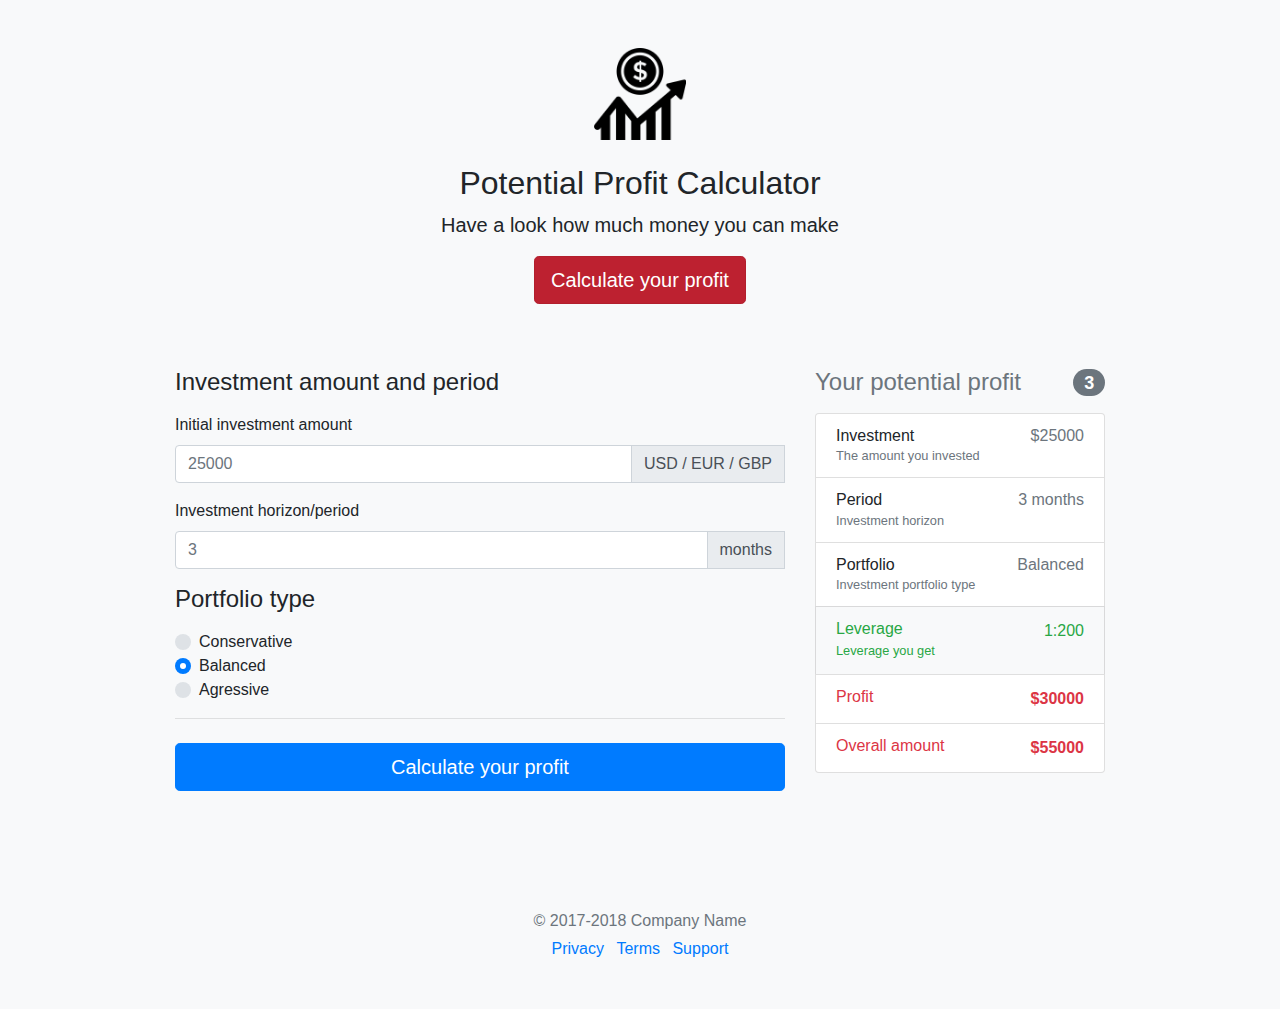
==== index2.html @ ef576fc0 "init commit" ====
<!doctype html>
<html lang="en">
  <head>
    <meta charset="utf-8">
    <meta name="viewport" content="width=device-width, initial-scale=1, shrink-to-fit=no">
    <meta name="description" content="">
    <meta name="author" content="">
    <link rel="icon" href="https://getbootstrap.com/favicon.ico">

    <title>Potential Profit Calculator</title>

    <!-- Bootstrap core CSS -->
    <link rel="stylesheet" href="https://stackpath.bootstrapcdn.com/bootstrap/4.1.3/css/bootstrap.min.css">
    <!-- Custom styles for this template -->
    <link href="form-validation.css" rel="stylesheet">
  </head>

  <body class="bg-light">

    <div class="container">
      <div class="py-5 text-center">
        <img class="d-block mx-auto mb-4" src="images/growth.png" alt="" width="92" height="92">
        <h2>Potential Profit Calculator</h2>
        <p class="lead">Have a look how much money you can make</p>
        <p><a href="#start-form" class="btn btn-danger btn-lg active" role="button" aria-pressed="true">Calculate your profit</a>
      </div>

      <div class="row">
        <div class="col-md-4 order-md-2 mb-4">
          <h4 class="d-flex justify-content-between align-items-center mb-3">
            <span class="text-muted">Your potential profit</span>
            <span class="badge badge-secondary badge-pill">3</span>
          </h4>
          <ul class="list-group mb-3">
            <li class="list-group-item d-flex justify-content-between lh-condensed">
              <div>
                <h6 class="my-0">Investment</h6>
                <small class="text-muted">The amount you invested</small>
              </div>
              <span class="text-muted" id="resInv">$25000</span>
            </li>
            <li class="list-group-item d-flex justify-content-between lh-condensed">
              <div>
                <h6 class="my-0">Period</h6>
                <small class="text-muted">Investment horizon</small>
              </div>
              <span class="text-muted" id="resPeriod">3 months</span>
            </li>
            <li class="list-group-item d-flex justify-content-between lh-condensed">
              <div>
                <h6 class="my-0">Portfolio</h6>
                <small class="text-muted">Investment portfolio type</small>
              </div>
              <span class="text-muted" id="resPortf">Balanced</span>
            </li>            
            <li class="list-group-item d-flex justify-content-between bg-light">
              <div class="text-success">
                <h6 class="my-0">Leverage</h6>
                <small>Leverage you get</small>
              </div>
              <span class="text-success">1:200</span>
            </li>
            <li class="list-group-item d-flex justify-content-between">
              <div class="text-danger">
                <h6 class="my-0">Profit</h6>
              </div>
                <strong class="text-danger" id="total-profit">$30000</strong>
              </li>
            <li class="list-group-item d-flex justify-content-between">
              <div class="text-danger">
                <h6 class="my-0">Overall amount</h6>
              </div>
              <strong class="text-danger" id="total-revenue">$55000</strong>
            </li>
          </ul>


        </div>
        <div class="col-md-8 order-md-1">
          <h4 class="mb-3" id="start-form">Investment amount and period</h4>
          <form class="needs-validation" novalidate>


            <div class="mb-3">
              <label for="username">Initial investment amount</label>
              <div class="input-group">
                <input type="text" class="form-control" id="investment" placeholder="25000" required>
                <div class="input-group-append">
                  <span class="input-group-text">USD / EUR / GBP</span>
                </div>
                <div class="invalid-feedback" style="width: 100%;">
                  Your username is required.
                </div>
              </div>
            </div>

            <div class="mb-3">
              <label for="username">Investment horizon/period</label>
              <div class="input-group">
                <input type="text" class="form-control" id="period" placeholder="3" required>
                <div class="input-group-append">
                  <span class="input-group-text">months</span>
                </div>
                <div class="invalid-feedback" style="width: 100%;">
                  Your username is required.
                </div>
              </div>
            </div>

 
            <h4 class="mb-3">Portfolio type</h4>





            <div class="d-block my-3">
              <div class="custom-control custom-radio">
                <input id="credit" name="paymentMethod" type="radio" class="custom-control-input" required>
                <label class="custom-control-label" for="credit">Conservative</label>
              </div>
              <div class="custom-control custom-radio">
                <input id="debit" name="paymentMethod" type="radio" class="custom-control-input" checked required>
                <label class="custom-control-label" for="debit">Balanced</label>
              </div>
              <div class="custom-control custom-radio">
                <input id="paypal" name="paymentMethod" type="radio" class="custom-control-input" required>
                <label class="custom-control-label" for="paypal">Agressive</label>
              </div>
            </div>



            <hr class="mb-4">
            <button class="btn btn-primary btn-lg btn-block" onclick="calcMath()" type="button">Calculate your profit</button>
          </form>
        </div>
      </div>

      <footer class="my-5 pt-5 text-muted text-center text-small">
        <p class="mb-1">&copy; 2017-2018 Company Name</p>
        <ul class="list-inline">
          <li class="list-inline-item"><a href="#">Privacy</a></li>
          <li class="list-inline-item"><a href="#">Terms</a></li>
          <li class="list-inline-item"><a href="#">Support</a></li>
        </ul>
      </footer>
    </div>

    <!-- Bootstrap core JavaScript
    ================================================== -->
    <!-- Placed at the end of the document so the pages load faster -->
    <script src="https://code.jquery.com/jquery-3.3.1.slim.min.js" integrity="sha384-q8i/X+965DzO0rT7abK41JStQIAqVgRVzpbzo5smXKp4YfRvH+8abtTE1Pi6jizo" crossorigin="anonymous"></script>
    <script>window.jQuery || document.write('<script src="../../assets/js/vendor/jquery-slim.min.js"><\/script>')</script>
    <script src="https://code.jquery.com/jquery-3.3.1.slim.min.js"></script>
    <script src="https://cdnjs.cloudflare.com/ajax/libs/popper.js/1.14.3/umd/popper.min.js"></script>
    <script src="https://stackpath.bootstrapcdn.com/bootstrap/4.1.3/js/bootstrap.min.js"></script>
    
    <script type="text/javascript" src="script.js"></script>

    <script>
      // Example starter JavaScript for disabling form submissions if there are invalid fields
      (function() {
        'use strict';

        window.addEventListener('load', function() {
          // Fetch all the forms we want to apply custom Bootstrap validation styles to
          var forms = document.getElementsByClassName('needs-validation');

          // Loop over them and prevent submission
          var validation = Array.prototype.filter.call(forms, function(form) {
            form.addEventListener('submit', function(event) {
              if (form.checkValidity() === false) {
                event.preventDefault();
                event.stopPropagation();
              }
              form.classList.add('was-validated');
            }, false);
          });
        }, false);
      })();
    </script>
  </body>
</html>
---- form-validation.css ----
.container {
  max-width: 960px;
}

.lh-condensed { line-height: 1.25; }
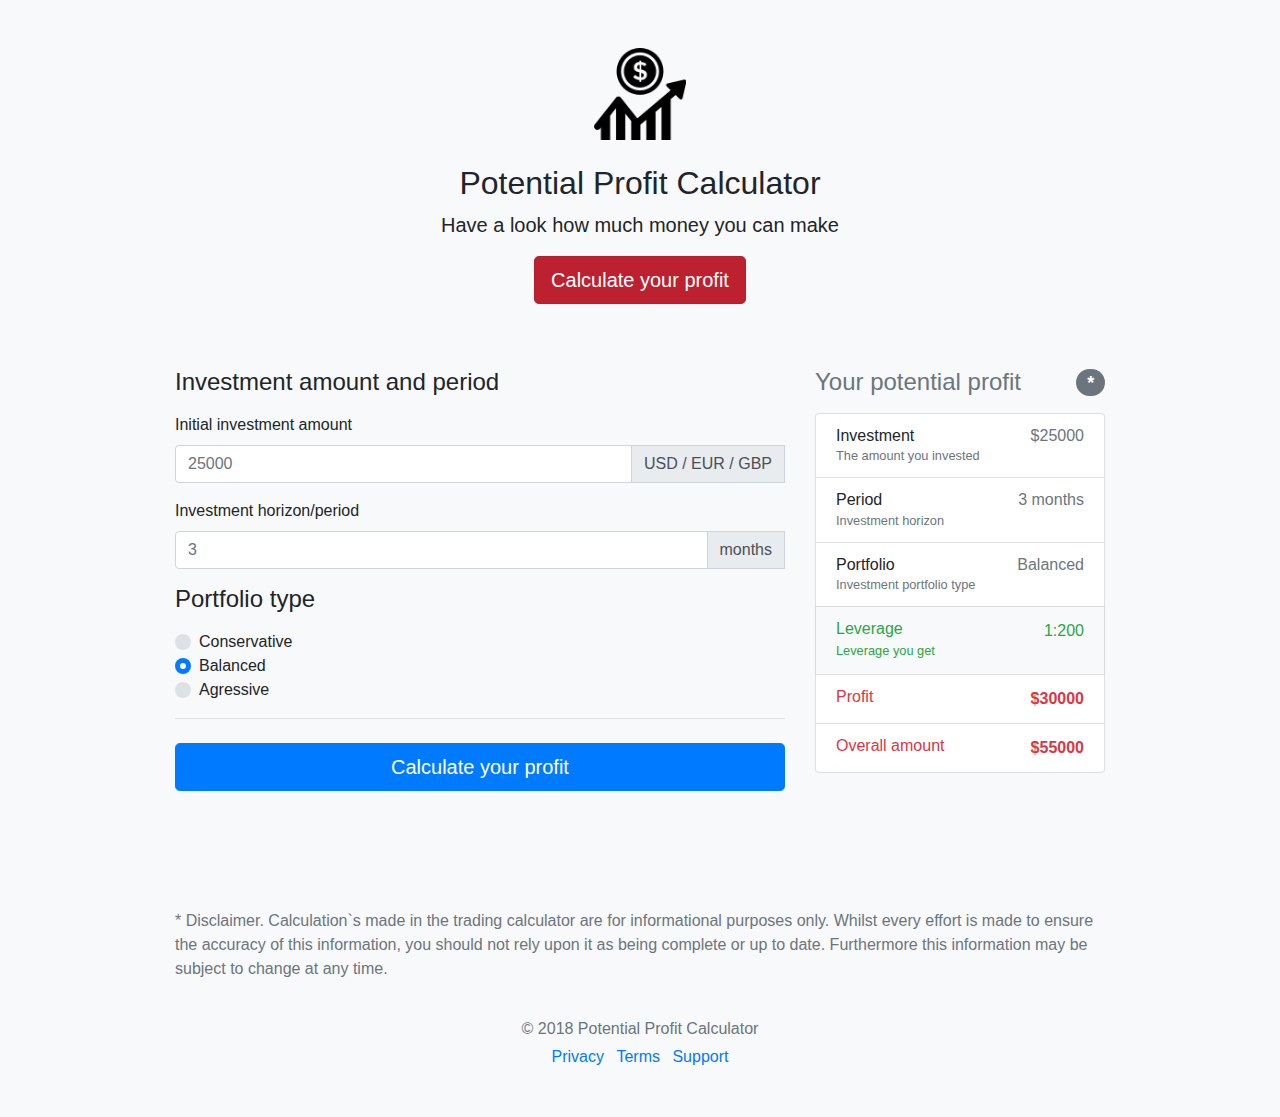
==== commit b901e75b: "Added disclaimer" ====
--- a/index2.html
+++ b/index2.html
@@ -13,6 +13,8 @@
     <link rel="stylesheet" href="https://stackpath.bootstrapcdn.com/bootstrap/4.1.3/css/bootstrap.min.css">
     <!-- Custom styles for this template -->
     <link href="form-validation.css" rel="stylesheet">
+
+    <link rel="stylesheet" type="text/css" href="style.css">
   </head>
 
   <body class="bg-light">
@@ -29,7 +31,7 @@
         <div class="col-md-4 order-md-2 mb-4">
           <h4 class="d-flex justify-content-between align-items-center mb-3">
             <span class="text-muted">Your potential profit</span>
-            <span class="badge badge-secondary badge-pill">3</span>
+            <span class="badge badge-secondary badge-pill">*</span>
           </h4>
           <ul class="list-group mb-3">
             <li class="list-group-item d-flex justify-content-between lh-condensed">
@@ -137,9 +139,13 @@
         </div>
       </div>
 
+
+
+
       <footer class="my-5 pt-5 text-muted text-center text-small">
-        <p class="mb-1">&copy; 2017-2018 Company Name</p>
-        <ul class="list-inline">
+        <p class="mb-1" id="disclaimer">* Disclaimer. Calculation`s made in the trading calculator are for informational purposes only. Whilst every effort is made to ensure the accuracy of this information, you should not rely upon it as being complete or up to date. Furthermore this information may be subject to change at any time.</p>
+        <p class="mb-1">&copy; 2018 Potential Profit Calculator</p>
+          <ul class="list-inline">
           <li class="list-inline-item"><a href="#">Privacy</a></li>
           <li class="list-inline-item"><a href="#">Terms</a></li>
           <li class="list-inline-item"><a href="#">Support</a></li>
--- a/style.css
+++ b/style.css
@@ -0,0 +1,6 @@
+
+
+#disclaimer {
+	text-align: left !important;
+	padding-bottom: 2em;
+}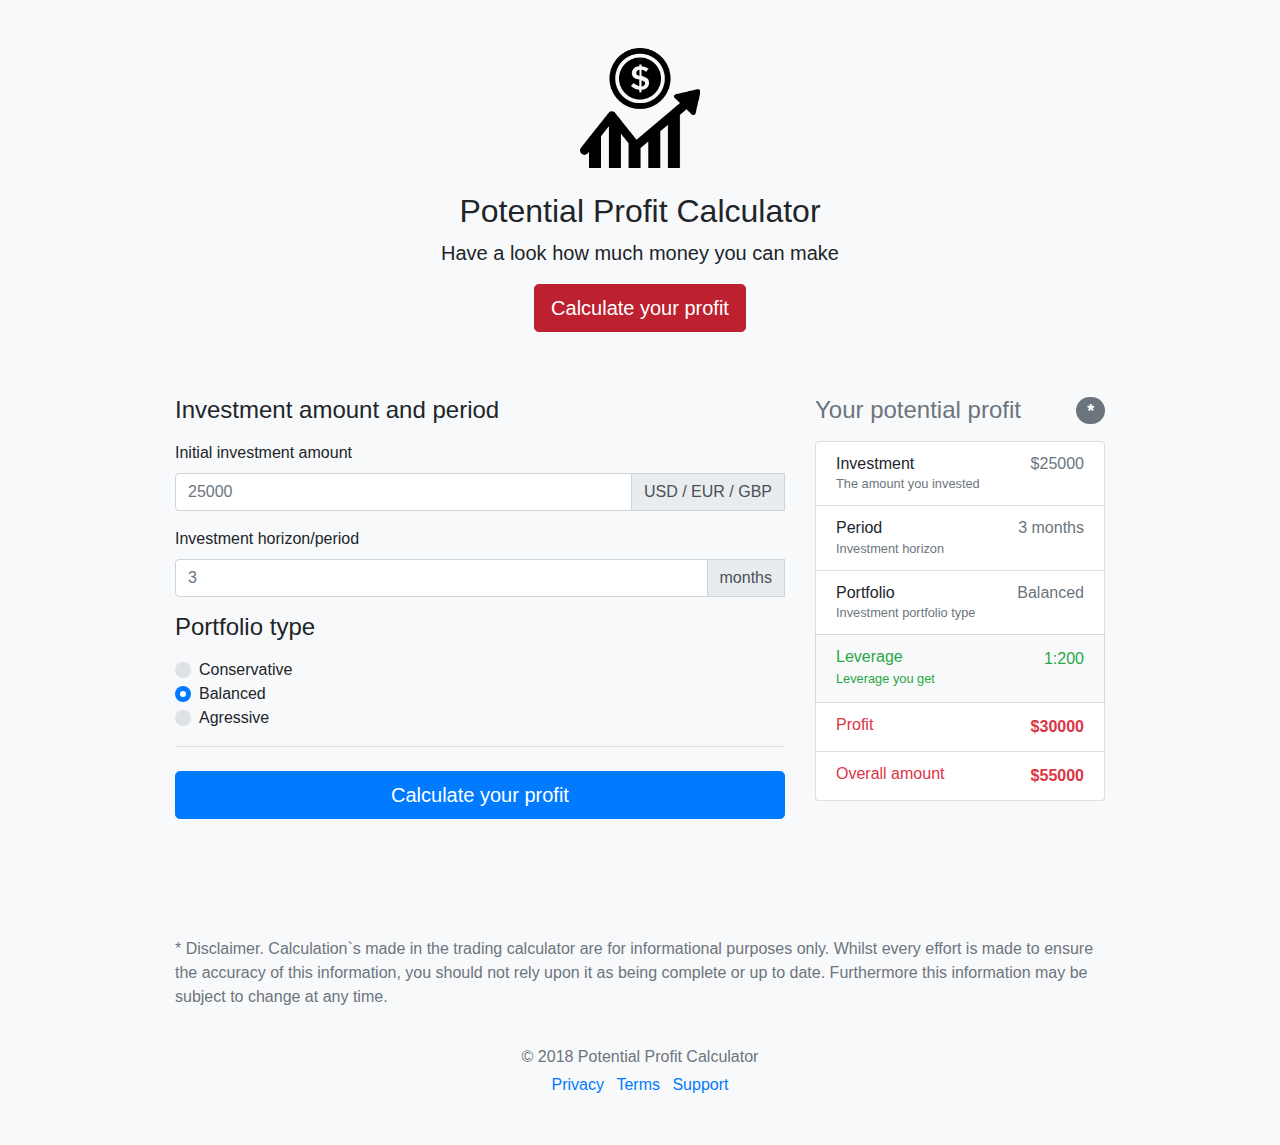
==== commit 4e0be7ab: "Added icon and enlarged the main image" ====
--- a/index2.html
+++ b/index2.html
@@ -5,7 +5,7 @@
     <meta name="viewport" content="width=device-width, initial-scale=1, shrink-to-fit=no">
     <meta name="description" content="">
     <meta name="author" content="">
-    <link rel="icon" href="https://getbootstrap.com/favicon.ico">
+    <link rel="icon" href="images/money_calc_icon.jpg">
 
     <title>Potential Profit Calculator</title>
 
@@ -21,7 +21,7 @@
 
     <div class="container">
       <div class="py-5 text-center">
-        <img class="d-block mx-auto mb-4" src="images/growth.png" alt="" width="92" height="92">
+        <img class="d-block mx-auto mb-4" src="images/growth.png" alt="" width="120" height="120">
         <h2>Potential Profit Calculator</h2>
         <p class="lead">Have a look how much money you can make</p>
         <p><a href="#start-form" class="btn btn-danger btn-lg active" role="button" aria-pressed="true">Calculate your profit</a>
@@ -30,7 +30,7 @@
       <div class="row">
         <div class="col-md-4 order-md-2 mb-4">
           <h4 class="d-flex justify-content-between align-items-center mb-3">
-            <span class="text-muted">Your potential profit</span>
+            <span class="text-muted" id="potential-result">Your potential profit</span>
             <span class="badge badge-secondary badge-pill">*</span>
           </h4>
           <ul class="list-group mb-3">
@@ -86,12 +86,12 @@
             <div class="mb-3">
               <label for="username">Initial investment amount</label>
               <div class="input-group">
-                <input type="text" class="form-control" id="investment" placeholder="25000" required>
+                <input type="number" class="form-control" id="investment" placeholder="25000" required>
                 <div class="input-group-append">
                   <span class="input-group-text">USD / EUR / GBP</span>
                 </div>
                 <div class="invalid-feedback" style="width: 100%;">
-                  Your username is required.
+                  This field is required.
                 </div>
               </div>
             </div>
@@ -99,12 +99,12 @@
             <div class="mb-3">
               <label for="username">Investment horizon/period</label>
               <div class="input-group">
-                <input type="text" class="form-control" id="period" placeholder="3" required>
+                <input type="number" class="form-control" id="period" placeholder="3" required>
                 <div class="input-group-append">
                   <span class="input-group-text">months</span>
                 </div>
                 <div class="invalid-feedback" style="width: 100%;">
-                  Your username is required.
+                  This field is required.
                 </div>
               </div>
             </div>
@@ -134,7 +134,7 @@
 
 
             <hr class="mb-4">
-            <button class="btn btn-primary btn-lg btn-block" onclick="calcMath()" type="button">Calculate your profit</button>
+            <button class="btn btn-primary btn-lg btn-block" onclick="calcMath()" type="button" id="click-btn">Calculate your profit</button>
           </form>
         </div>
       </div>
